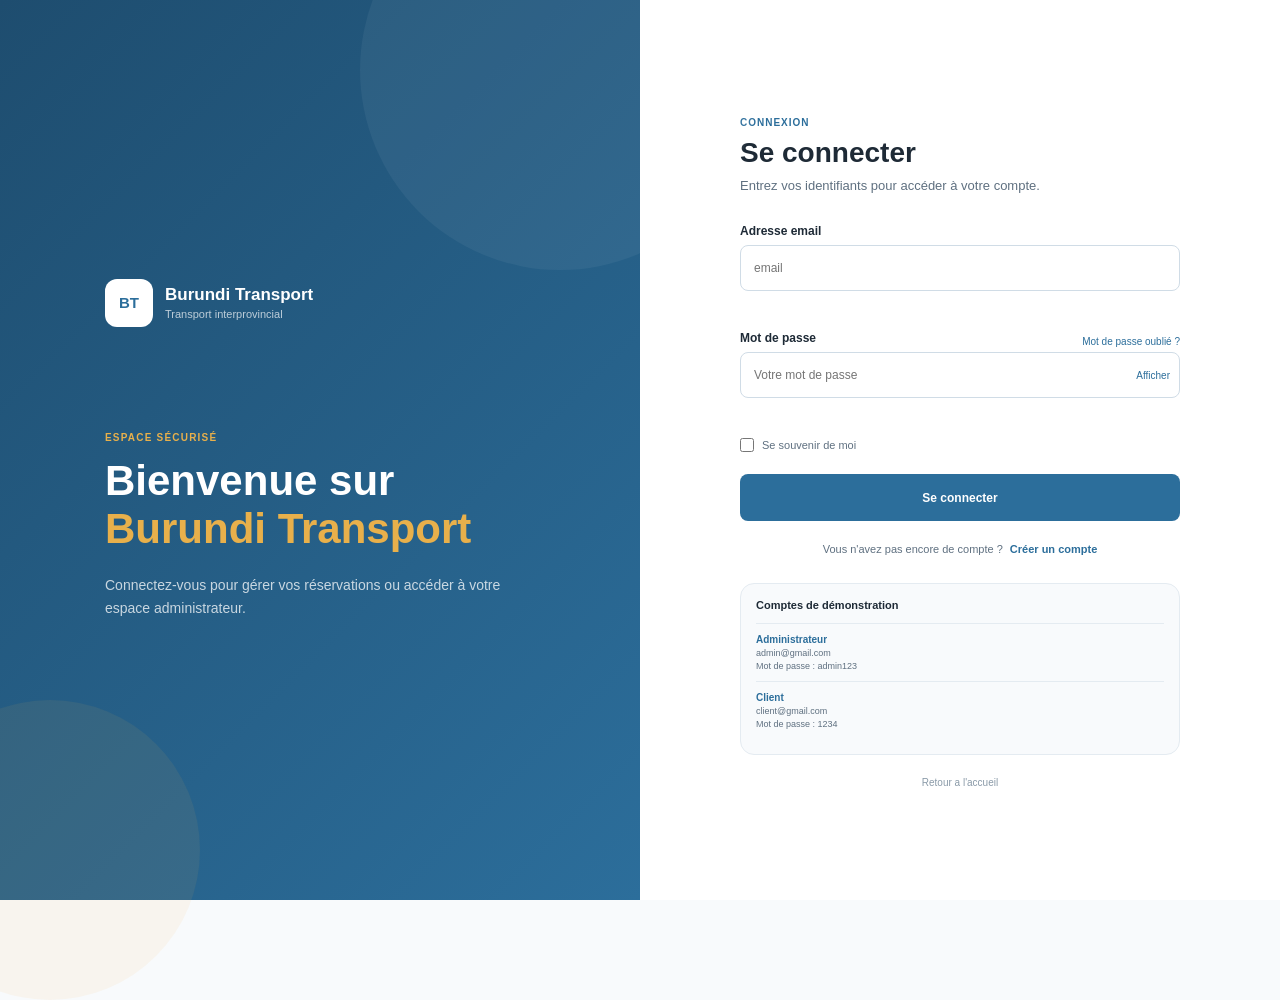
==== login.html @ 3f4f0fab "first commit" ====
<!DOCTYPE html>
<html lang="fr">

<head>
    <meta charset="UTF-8">
    <meta name="viewport" content="width=device-width, initial-scale=1.0">

    <title>Connexion - Burundi Transport</title>

    <link rel="stylesheet" href="login.css">
</head>

<body>

    <main class="login-page">

        <!-- PARTIE GAUCHE -->
        <section class="login-presentation">

            <div class="presentation-content">

                <a href="index.html" class="logo">
                    <div class="logo-icon">
                        BT
                    </div>

                    <div>
                        <strong>Burundi Transport</strong>
                        <span>Transport interprovincial</span>
                    </div>
                </a>

                <div class="presentation-text">

                    <span class="small-title">
                        ESPACE SÉCURISÉ
                    </span>

                    <h1>
                        Bienvenue sur
                        <span>Burundi Transport</span>
                    </h1>

                    <p>
                        Connectez-vous pour gérer vos réservations
                        ou accéder à votre espace administrateur.
                    </p>

                </div>

            </div>

        </section>


        <!-- PARTIE DROITE -->
        <section class="login-section">

            <div class="login-container">

                <div class="login-header">

                    <div class="mobile-logo">
                        BT
                    </div>

                    <span class="login-label">
                        CONNEXION
                    </span>

                    <h2>
                        Se connecter
                    </h2>

                    <p>
                        Entrez vos identifiants pour accéder à votre compte.
                    </p>

                </div>


                <!-- MESSAGE D'ERREUR -->
                <div id="errorMessage" class="message error">
                    Email ou mot de passe incorrect.
                </div>


                <!-- FORMULAIRE -->
                <form id="loginForm" action="login.php" method="POST">

                    <div class="form-group">

                        <label for="email">
                            Adresse email
                        </label>

                        <input
                            type="email"
                            id="email"
							name="email"
                            placeholder="email"
                            autocomplete="email"
							 required
                        >

                        <small id="emailError"></small>

                    </div>


                    <div class="form-group">

                        <div class="password-label">

                            <label for="password">
                                Mot de passe
                            </label>

                            <a href="#" id="forgotPassword">
                                Mot de passe oublié ?
                            </a>

                        </div>

                        <div class="password-container">

                            <input
                                type="password"
                                id="password"
								name="password"
                                placeholder="Votre mot de passe"
                                autocomplete="current-password"
								 required
                            >

                            <button
                                type="button"
                                id="showPassword"
                                class="show-password"
                            >
                                Afficher
                            </button>

                        </div>

                        <small id="passwordError"></small>

                    </div>


                    <div class="remember-row">

                        <label class="remember">

                            <input
                                type="checkbox"
                                id="remember"
                            >

                            <span>
                                Se souvenir de moi
                            </span>

                        </label>

                    </div>


                    <button
                        type="submit"
                        class="login-button"
                    >
                        Se connecter
                    </button>

                </form>


                <!-- COMPTE CLIENT -->
                <div class="register-link">

                    <span>
                        Vous n'avez pas encore de compte ?
                    </span>

                    <a href="register.html">
                        Créer un compte
                    </a>

                </div>


                <!-- COMPTES DE TEST -->
                <div class="demo-info">

                    <div class="demo-title">
                        Comptes de démonstration
                    </div>

                    <div class="demo-account">

                        <strong>Administrateur</strong>

                        <span>
                            admin@gmail.com
                        </span>

                        <span>
                            Mot de passe : admin123
                        </span>

                    </div>

                    <div class="demo-account">

                        <strong>Client</strong>

                        <span>
                            client@gmail.com
                        </span>

                        <span>
                            Mot de passe : 1234
                        </span>

                    </div>

                </div>


                <a href="index.html" class="back-home">
                     Retour a l'accueil
                </a>

            </div>

        </section>

    </main>


    <script src="login.js"></script>

</body>

</html>
---- login.css ----
/* =========================
   VARIABLES
========================= */

:root {
    --primary: #2c6e9b;
    --primary-light: #4a8db8;
    --primary-dark: #1e4d6f;
    --primary-soft: #e8f2f9;

    --accent: #e8b04b;
    --accent-soft: #fdf6e8;

    --text: #1e2a36;
    --text-muted: #5f7080;
    --text-light: #8a9aa8;

    --bg: #f8fafc;
    --surface: #ffffff;

    --border: #e4ebf1;
    --border-strong: #d0dce6;

    --success: #4a9d7f;
    --danger: #c95c5c;

    --shadow-sm: 0 2px 8px rgba(30, 42, 54, 0.06);
    --shadow-md: 0 8px 24px rgba(30, 42, 54, 0.08);

    --radius-sm: 8px;
    --radius: 14px;
    --radius-lg: 20px;

    --transition: all 0.25s ease;
}


/* =========================
   RESET
========================= */

* {
    margin: 0;
    padding: 0;
    box-sizing: border-box;
}

body {
    font-family: "Inter", "Segoe UI", Arial, sans-serif;

    background: var(--bg);

    color: var(--text);
}

a {
    text-decoration: none;
}


/* =========================
   PAGE
========================= */

.login-page {
    min-height: 100vh;

    display: grid;

    grid-template-columns: 1fr 1fr;
}


/* =========================
   PARTIE PRESENTATION
========================= */

.login-presentation {
    position: relative;

    min-height: 100vh;

    background:
        linear-gradient(
            135deg,
            var(--primary-dark),
            var(--primary)
        );

    color: white;

    display: flex;
    align-items: center;

    padding: 60px;
}

.login-presentation::before {
    content: "";

    position: absolute;

    width: 400px;
    height: 400px;

    border-radius: 50%;

    background: rgba(255, 255, 255, 0.05);

    top: -130px;
    right: -120px;
}

.login-presentation::after {
    content: "";

    position: absolute;

    width: 300px;
    height: 300px;

    border-radius: 50%;

    background: rgba(232, 176, 75, 0.08);

    bottom: -100px;
    left: -100px;
}

.presentation-content {
    position: relative;

    z-index: 2;

    max-width: 520px;

    margin: auto;
}


/* LOGO */

.logo {
    display: flex;

    align-items: center;

    gap: 12px;

    color: white;

    margin-bottom: 100px;
}

.logo-icon {
    width: 48px;
    height: 48px;

    border-radius: 12px;

    background: white;

    color: var(--primary);

    display: flex;
    align-items: center;
    justify-content: center;

    font-size: 15px;
    font-weight: 800;
}

.logo div:last-child {
    display: flex;
    flex-direction: column;
}

.logo strong {
    font-size: 17px;
}

.logo span {
    margin-top: 3px;

    color: rgba(255, 255, 255, 0.7);

    font-size: 11px;
}


/* PRESENTATION TEXT */

.small-title {
    color: var(--accent);

    font-size: 10px;

    font-weight: 700;

    letter-spacing: 0.12em;
}

.presentation-text h1 {
    margin-top: 12px;

    font-size: 42px;

    line-height: 1.15;

    font-weight: 700;
}

.presentation-text h1 span {
    display: block;

    color: var(--accent);
}

.presentation-text p {
    max-width: 430px;

    margin-top: 20px;

    color: rgba(255, 255, 255, 0.75);

    font-size: 14px;

    line-height: 1.7;
}


/* =========================
   LOGIN SECTION
========================= */

.login-section {
    min-height: 100vh;

    display: flex;
    align-items: center;
    justify-content: center;

    padding: 40px 30px;

    background: var(--surface);
}

.login-container {
    width: 100%;
    max-width: 440px;
}


/* HEADER */

.login-header {
    margin-bottom: 28px;
}

.login-label {
    color: var(--primary);

    font-size: 10px;

    font-weight: 700;

    letter-spacing: 0.1em;
}

.login-header h2 {
    margin-top: 7px;

    font-size: 28px;
}

.login-header p {
    margin-top: 7px;

    color: var(--text-muted);

    font-size: 13px;

    line-height: 1.6;
}


/* MOBILE LOGO */

.mobile-logo {
    display: none;
}


/* =========================
   MESSAGE
========================= */

.message {
    display: none;

    padding: 11px 13px;

    margin-bottom: 18px;

    border-radius: var(--radius-sm);

    font-size: 12px;
}

.message.error {
    background: #fbeeee;

    border: 1px solid #f0cccc;

    color: var(--danger);
}


/* =========================
   FORM
========================= */

.form-group {
    margin-bottom: 20px;
}

.form-group label {
    display: block;

    margin-bottom: 7px;

    color: var(--text);

    font-size: 12px;

    font-weight: 600;
}

.form-group input[type="email"],
.form-group input[type="password"],
.password-container input {
    width: 100%;

    height: 46px;

    padding: 0 13px;

    border: 1px solid var(--border-strong);

    border-radius: var(--radius-sm);

    outline: none;

    background: white;

    color: var(--text);

    font-family: inherit;

    font-size: 12px;

    transition: var(--transition);
}

.form-group input:focus {
    border-color: var(--primary-light);

    box-shadow: 0 0 0 3px var(--primary-soft);
}

.form-group input.input-error {
    border-color: var(--danger);
}

.form-group small {
    display: block;

    min-height: 15px;

    margin-top: 5px;

    color: var(--danger);

    font-size: 10px;
}


/* PASSWORD */

.password-label {
    display: flex;

    justify-content: space-between;

    align-items: center;
}

.password-label label {
    margin-bottom: 7px;
}

.password-label a {
    color: var(--primary);

    font-size: 10px;
}

.password-label a:hover {
    text-decoration: underline;
}

.password-container {
    position: relative;
}

.password-container input {
    padding-right: 75px;
}

.show-password {
    position: absolute;

    right: 10px;
    top: 50%;

    transform: translateY(-50%);

    border: none;

    background: transparent;

    color: var(--primary);

    font-size: 10px;

    cursor: pointer;
}


/* REMEMBER */

.remember-row {
    margin-bottom: 22px;
}

.remember {
    display: flex;

    align-items: center;

    gap: 8px;

    color: var(--text-muted);

    font-size: 11px;

    cursor: pointer;
}

.remember input {
    accent-color: var(--primary);

    width: 14px;
    height: 14px;
}


/* LOGIN BUTTON */

.login-button {
    width: 100%;

    height: 47px;

    border: none;

    border-radius: var(--radius-sm);

    background: var(--primary);

    color: white;

    font-family: inherit;

    font-size: 12px;

    font-weight: 600;

    cursor: pointer;

    transition: var(--transition);
}

.login-button:hover {
    background: var(--primary-dark);

    transform: translateY(-1px);

    box-shadow: var(--shadow-sm);
}


/* =========================
   REGISTER
========================= */

.register-link {
    margin-top: 22px;

    text-align: center;

    font-size: 11px;

    color: var(--text-muted);
}

.register-link a {
    margin-left: 4px;

    color: var(--primary);

    font-weight: 600;
}

.register-link a:hover {
    text-decoration: underline;
}


/* =========================
   DEMO
========================= */

.demo-info {
    margin-top: 28px;

    padding: 15px;

    border: 1px solid var(--border);

    border-radius: var(--radius);

    background: var(--bg);
}

.demo-title {
    margin-bottom: 12px;

    color: var(--text);

    font-size: 11px;

    font-weight: 700;
}

.demo-account {
    padding: 10px 0;

    border-top: 1px solid var(--border);

    display: flex;
    flex-direction: column;

    gap: 3px;
}

.demo-account strong {
    color: var(--primary);

    font-size: 10px;
}

.demo-account span {
    color: var(--text-muted);

    font-size: 9px;
}


/* =========================
   BACK HOME
========================= */

.back-home {
    display: block;

    margin-top: 22px;

    color: var(--text-light);

    text-align: center;

    font-size: 10px;
}

.back-home:hover {
    color: var(--primary);
}


/* =========================
   RESPONSIVE
========================= */

@media (max-width: 900px) {

    .login-page {
        grid-template-columns: 1fr;
    }

    .login-presentation {
        display: none;
    }

    .login-section {
        min-height: 100vh;

        padding: 30px 20px;
    }

    .mobile-logo {
        width: 48px;
        height: 48px;

        margin-bottom: 20px;

        border-radius: 12px;

        background: var(--primary);

        color: white;

        display: flex;
        align-items: center;
        justify-content: center;

        font-size: 15px;
        font-weight: 800;
    }

}


@media (max-width: 500px) {

    .login-section {
        padding: 25px 18px;
    }

    .login-header h2 {
        font-size: 24px;
    }

    .login-header p {
        font-size: 12px;
    }

}
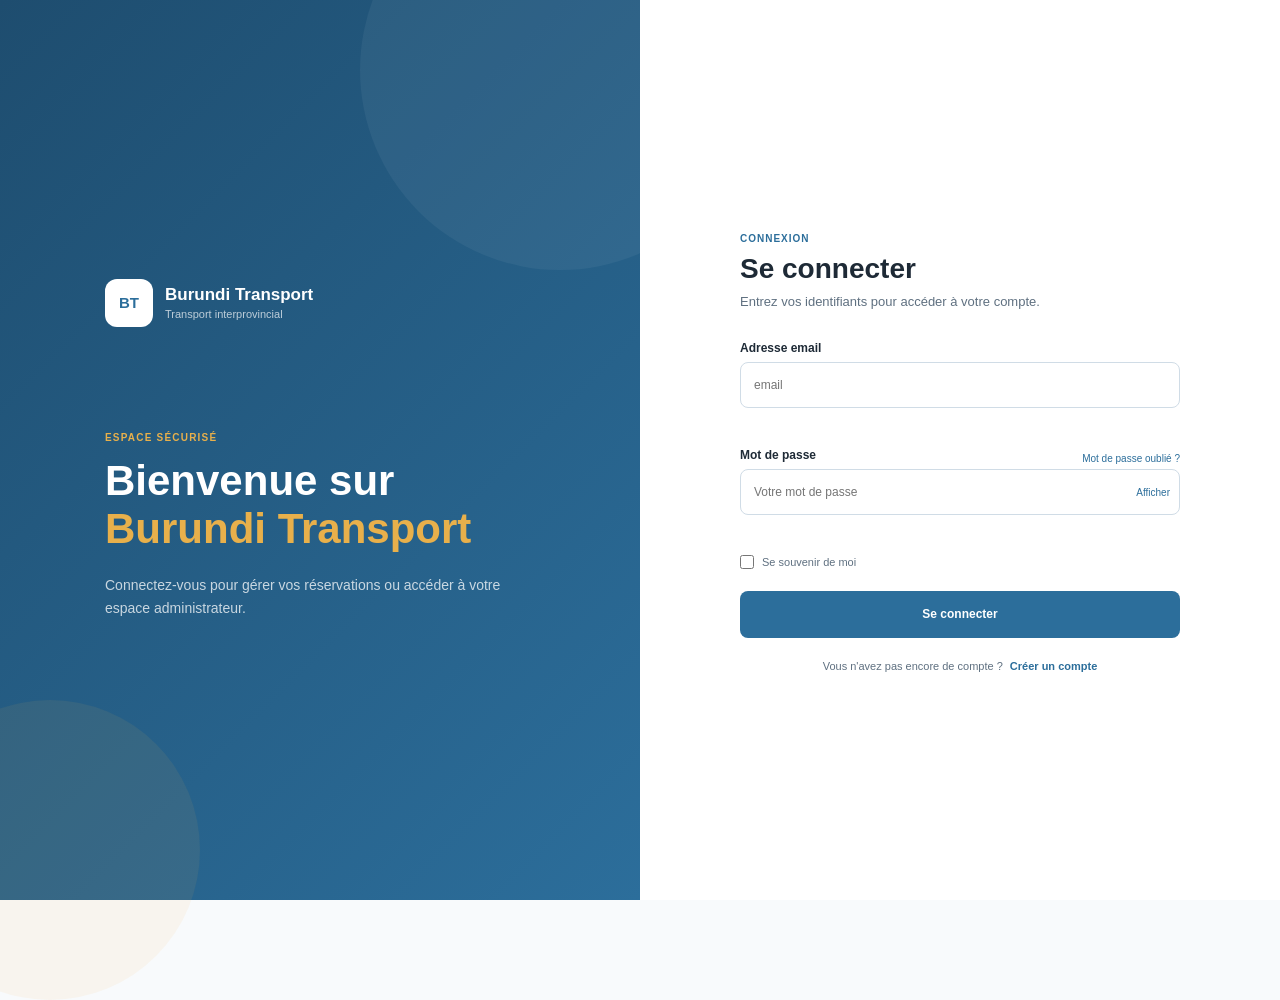
==== commit 9f19aa3a: "mise a jour" ====
--- a/login.html
+++ b/login.html
@@ -116,7 +116,7 @@
                                 Mot de passe
                             </label>
 
-                            <a href="#" id="forgotPassword">
+                            <a href="mot-de-passe-oublie.html" id="forgotPassword">
                                 Mot de passe oublié ?
                             </a>
 
@@ -191,48 +191,13 @@
 
 
                 <!-- COMPTES DE TEST -->
-                <div class="demo-info">
-
-                    <div class="demo-title">
-                        Comptes de démonstration
-                    </div>
-
-                    <div class="demo-account">
-
-                        <strong>Administrateur</strong>
-
-                        <span>
-                            admin@gmail.com
-                        </span>
-
-                        <span>
-                            Mot de passe : admin123
-                        </span>
-
-                    </div>
-
-                    <div class="demo-account">
-
-                        <strong>Client</strong>
-
-                        <span>
-                            client@gmail.com
-                        </span>
-
-                        <span>
-                            Mot de passe : 1234
-                        </span>
-
-                    </div>
-
-                </div>
-
-
-                <a href="index.html" class="back-home">
-                     Retour a l'accueil
-                </a>
-
-            </div>
+              
+
+
+                </div>
+
+
+           
 
         </section>
 
